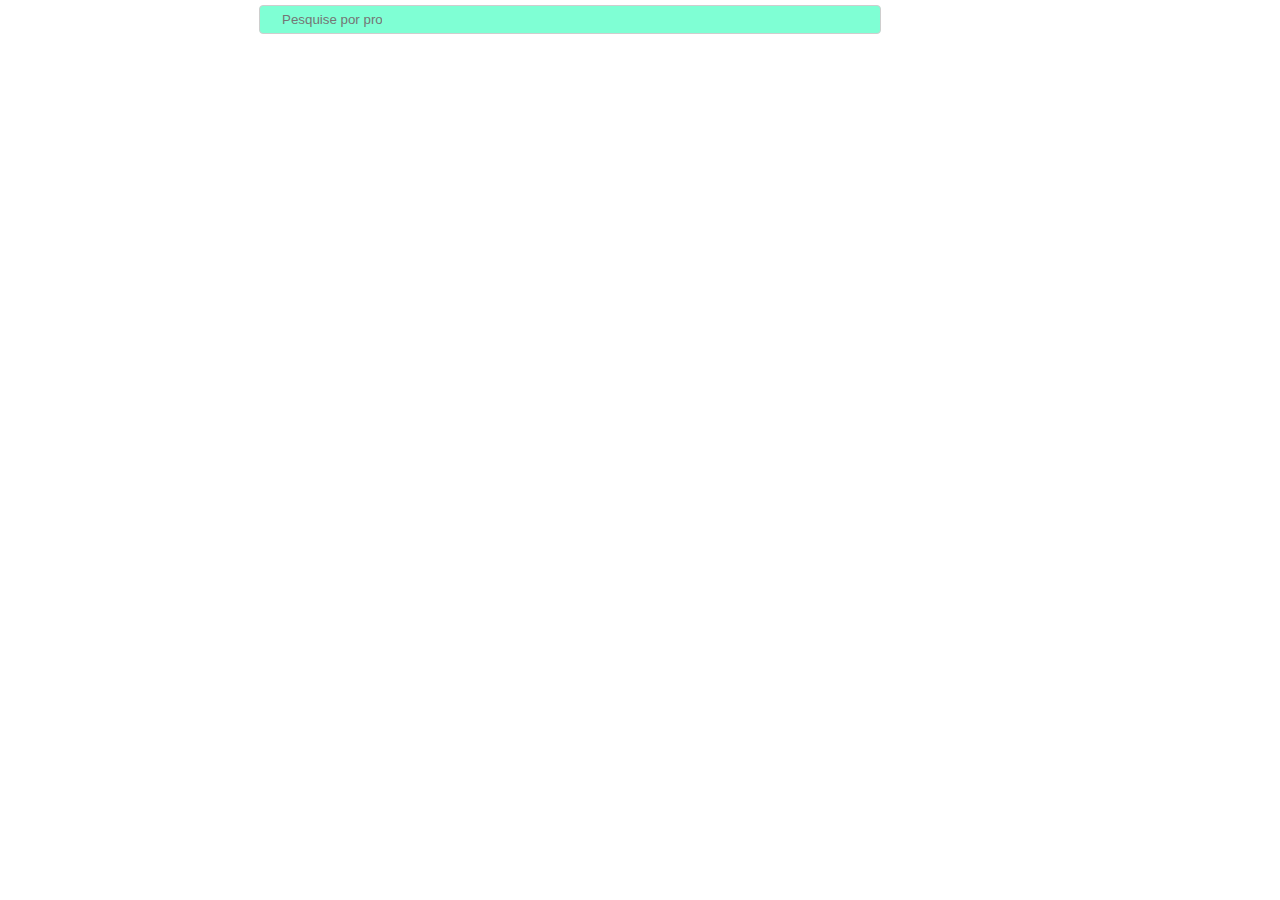
==== login/Dashboard/index.html @ 3620472e "Foi criado uma nova dashboard" ====
<!DOCTYPE html>
<html lang="en">
<head>
    <link rel="stylesheet" href="style.css">
    <link rel="stylesheet" href="https://cdnjs.cloudflare.com/ajax/libs/font-awesome/6.7.0/css/all.min.css" integrity="sha512-9xKTRVabjVeZmc+GUW8GgSmcREDunMM+Dt/GrzchfN8tkwHizc5RP4Ok/MXFFy5rIjJjzhndFScTceq5e6GvVQ==" crossorigin="anonymous" referrerpolicy="no-referrer">
    <meta charset="UTF-8">
    <meta name="viewport" content="width=device-width, initial-scale=1.0">
    <title>Document</title>
</head>
<body>
    <main class="container">
        <header class="topo">
            <div class="logo">
                <img width="100px" src="https://www.freeiconspng.com/uploads/website-icon-1.png" alt="">
            </div>
            <div class="barra-pesquisa">
                <div class="pesquisa">
                    <i class="fa-solid fa-magnifying-glass"></i>
                    <input type="text" placeholder="Pesquise por projetos">
                </div>
            </div>
            <div class="perfil">
                <i class="fa-solid fa-moon"></i>
                <i class="fa-solid fa-bell"></i>
                <img width="100px" src="https://th.bing.com/th/id/OIP.WpWHiDoPAw6lvlrIZMtmngHaD3?rs=1&pid=ImgDetMain" alt="">
            </div>
        </header>
    </main>
    
</body>
</html>
---- login/Dashboard/style.css ----
body {
    margin: 0;
    padding: 0;
    font-family: Arial, Helvetica, sans-serif;
    box-sizing: border-box;
}
.container {
    width: 100%;
    height: 100vh;
}
.container .topo {
    display: flex;
    justify-content: space-between;
    align-items: center;
    padding: 5px 30px;
}
.container .topo .barra-pesquisa {
    background-color: aquamarine;
    width: 600px;
    border: 1px solid #cecece;
    padding: 5px 10px;
    border-radius: 4px;
}
.container .topo .barra-pesquisa .pesquisa {
    display: flex;
    align-items: center;
    gap: 10px;
}
.container .topo .barra-pesquisa .pesquisa input {
    width: 100px;
    border: none;
    outline: none;
    background-color: transparent;
}
.container .topo .perfil {
    display: flex;
    align-items: center;
    gap: 20px;
}
.container .topo .perfil img {
    border-radius: 40px 40px 40px 40px;
}
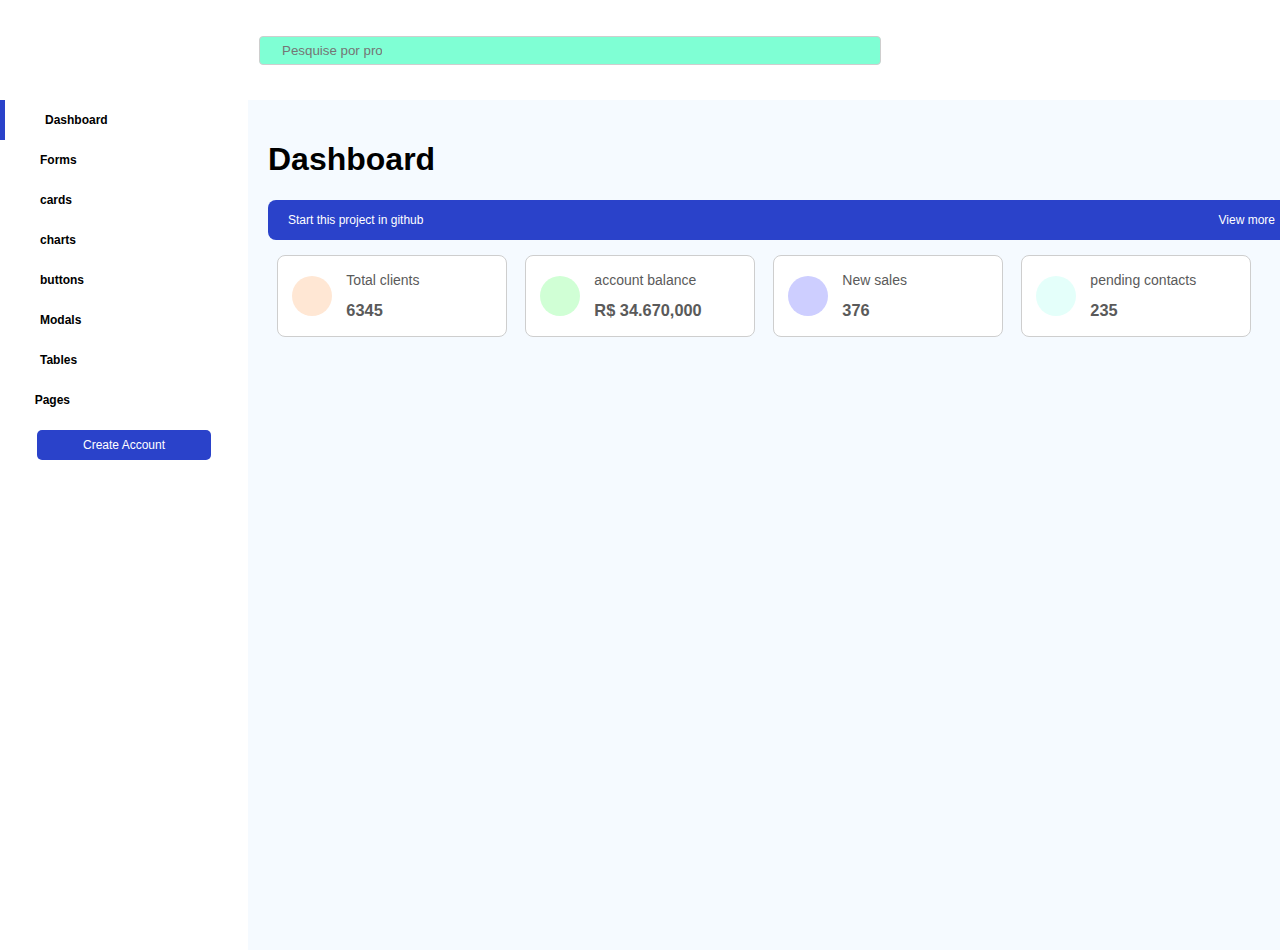
==== commit 8c23cc79: "aula 4" ====
--- a/login/Dashboard/index.html
+++ b/login/Dashboard/index.html
@@ -11,7 +11,7 @@
     <main class="container">
         <header class="topo">
             <div class="logo">
-                <img width="100px" src="https://www.freeiconspng.com/uploads/website-icon-1.png" alt="">
+                <img width="85px" src="https://www.freeiconspng.com/uploads/website-icon-1.png" alt="">
             </div>
             <div class="barra-pesquisa">
                 <div class="pesquisa">
@@ -24,8 +24,127 @@
                 <i class="fa-solid fa-bell"></i>
                 <img width="100px" src="https://th.bing.com/th/id/OIP.WpWHiDoPAw6lvlrIZMtmngHaD3?rs=1&pid=ImgDetMain" alt="">
             </div>
-        </header>
-    </main>
-    
+        </header>       
+        <section class="content">
+            <aside class="side-menu">
+                <div class="opcoes">
+                    <div class="opcao" id="selected">
+                        <div class="icone">
+                            <i class="fa-solid fa-house"></i>
+                        </div>
+                         <span>Dashboard</span>
+                    </div>
+                    <div class="opcao">
+                        <div class="icone">
+                            <i class="fa-brands fa-wpforms"></i>
+                        </div>
+                        <span>Forms</span>
+                    </div>
+                    <div class="opcao">
+                        <div class="icone">
+                            <i  class="fa-solid fa-folder-open"></i>
+                        </div>      
+                        <span>cards</span>
+                    </div>
+                    <div class="opcao">
+                        <div class="icone">
+                            <i class="fa-solid fa-chart-pie"></i>
+                        </div>  
+                        <span>charts</span>
+                    </div>
+                    <div class="opcao">
+                        <div class="icone">
+                            <i class="fa-solid fa-arrow-pointer"></i>
+                        </div>                 
+                        <span>buttons</span>
+                    </div>
+                    <div class="opcao">
+                        <div class="icone">
+                            <i class="fa-solid fa-layer-group"></i>
+                        </div>            
+                        <span>Modals</span>
+                    </div>
+                    <div class="opcao">
+                        <div class="icone">
+                            <i class="fa-solid fa-table-list"></i>
+                        </div>        
+                        <span>Tables</span>
+                    </div>
+                    <div class="opcao">
+                        <div class="icone">
+                            <i class="fa-solid fa-gauge-high"></i>
+                        </div>
+                        <div class="conteudo">
+                            <span>Pages</span>
+                        <i class="fa-solid fa-chevron-down"></i>
+                        </div>                 
+                    </div>
+                </div>
+                <button>Create Account</button>
+            </aside>
+            <section class="main-content">
+                <h1>Dashboard</h1>
+                <div class="banner">
+                    <div class="star">
+                        <i class="fa-solid fa-star"></i>
+                        <p>Start this project in github</p>
+                    </div>
+
+                    <a href="">View more</a>
+                </div>
+                <div class="cards">
+                    <div class="card" id="um">
+                        <div class="esquerda">
+                            <div class="icone">
+                                <i class="fa-solid fa-user-group"></i>
+                            </div>
+
+                        </div>
+                        <div class="direita">
+                            <p>Total clients</p>
+                            <h3>6345</h3>
+                        </div>
+                    </div>
+                    <div class="card" id="dois">
+                        <div class="esquerda">
+                            <div class="icone">
+                                <i class="fa-solid fa-money-bill"></i>
+                            </div>
+
+                        </div>
+                        <div class="direita">
+                            <p>account balance</p>
+                            <h3>R$ 34.670,000</h3>
+
+                        </div>
+                    </div>
+                    <div class="card" id="tres">
+                        <div class="esquerda">
+                            <div class="icone">
+                                <i class="fa-solid fa-cart-shopping"></i>
+                            </div>
+
+                        </div>
+                        <div class="direita">
+                            <p>New sales</p>
+                            <h3>376</h3>
+                        </div>
+                    </div>
+                    <div class="card" id="quatro">
+                        <div class="esquerda">
+                            <div class="icone">
+                                <i class="fa-solid fa-comment"></i>
+                            </div>
+
+                        </div>
+                        <div class="direita">
+                            <p>pending contacts</p>
+                            <h3>235</h3>
+                        </div>
+                    </div>
+                </div>
+            </section>
+        </section>
+    </main>  
 </body>
 </html>--- a/login/Dashboard/style.css
+++ b/login/Dashboard/style.css
@@ -13,6 +13,7 @@
     justify-content: space-between;
     align-items: center;
     padding: 5px 30px;
+    height: 10%;
 }
 .container .topo .barra-pesquisa {
     background-color: aquamarine;
@@ -39,4 +40,169 @@
 }
 .container .topo .perfil img {
     border-radius: 40px 40px 40px 40px;
-}+}
+
+.container .content{
+    display: flex;
+    width: 100%;
+    height: 90%;
+}
+.container .side-menu{
+    width: 20%;
+    height: 100%;
+    display: flex;
+    flex-direction: column;
+    background-color: rgb(255, 255, 255);
+    align-items: center;
+}
+
+.container .side-menu .opcoes{
+    width: 100%;
+    height: auto;
+}
+
+.container .side-menu .opcoes .opcao{
+    width: 100%;
+    height: 40px;
+    display: flex;
+    align-items: center;
+    background-color: rgb(255, 255, 255);
+    transition: all 300ms ease;
+}
+
+.container .side-menu .opcoes .opcao .icone{
+    width: 40px;
+    height: 40px;
+    display: flex;
+    justify-content: center;
+    align-items: center;
+}
+
+.container .side-menu .opcoes .opcao span{
+    font-size: 12px;
+    font-weight: bold;
+}
+
+#selected{
+    color: black;
+    border-left: 5px solid #2a42ca;
+
+}
+.container .side-menu button{
+    width: 70%;
+    height: 30px;
+    border: none;
+    background-color: #2a42ca;
+    color: white;
+    font-size: 12px;
+    border-radius: 5px;
+    margin-top: 10px;
+}
+
+.container .side-menu .opcoes .opcao:hover{
+    background-color: #f1f1f1;
+    cursor: pointer;
+}
+
+.container .side-menu .opcoes .opcao .conteudo{
+    display: flex;
+    width: 90%;
+    justify-content: space-between;
+    align-items: center;
+    margin-right: 20px;
+}
+
+.container .side-menu .opcoes .opcao .conteudo i{
+    font-size: 10px;
+}
+
+.container .side-menu button:hover{
+    background-color: #ffffff;
+    border: 2px solid #2a42ca;
+    color: #2a42ca;
+    cursor: pointer;
+    transition: all 300ms ease;
+}
+.container .content .main-content{
+    width: 80%;
+    height: 100%;
+    background-color: #f5faff;
+    padding: 20px;
+}
+.container .content .main-content .banner{
+    width: 100%;
+    height: 40px;
+    background-color: #2a42ca;
+    display: flex;
+    justify-content: space-between;
+    align-items: center;
+    border-radius: 8px;
+    padding: 0 15px;
+}
+.container .content .main-content .banner .star{
+    display: flex;
+    gap: 5px;
+    color: white;
+    align-items: center;
+    font-size: 12px;
+}
+.container .content .main-content .banner a{
+    color: white;
+    font-size: 12px;
+    text-decoration: none;
+}
+.container .content .main-content .cards{
+    display: flex;
+    justify-content: space-around;
+    margin-top: 15px;
+}
+.container .content .main-content .cards .card{
+    width: 23%;
+    height: 80px;
+    background-color: white;
+    border: 1px solid #cecece;
+    border-radius: 8px;
+    display: flex;
+}
+.container .content .main-content .cards .card .esquerda{
+    width: 30%;
+    height: 100%;
+    display: flex;
+    justify-content: center;
+    align-items: center;
+}
+.container .content .main-content .cards .card .direita{
+    width: 70%;
+    height: 100%;
+    display: flex;
+    flex-direction: column;
+    justify-content: center;
+    line-height: 0;
+    font-size: 14px;
+    color: #5a5a5a;
+}
+.container .content .main-content .cards .card .esquerda .icone{
+    width: 40px;
+    height: 40px;
+    display: flex;
+    justify-content: center;
+    align-items: center;
+    border-radius: 50%;
+    font-size: 14px;
+}
+#um .esquerda .icone{
+    background-color: #ffe7d4;
+    color: #fd8a31;
+}
+#dois .esquerda .icone{
+    background-color: #d0ffd5;
+    color: #02ff28;
+}
+#tres .esquerda .icone{
+    background-color: #cdceff;
+    color: #0321ff;
+}
+#quatro .esquerda .icone{
+    background-color: #e4fffa;
+    color: #00ffe5;
+}
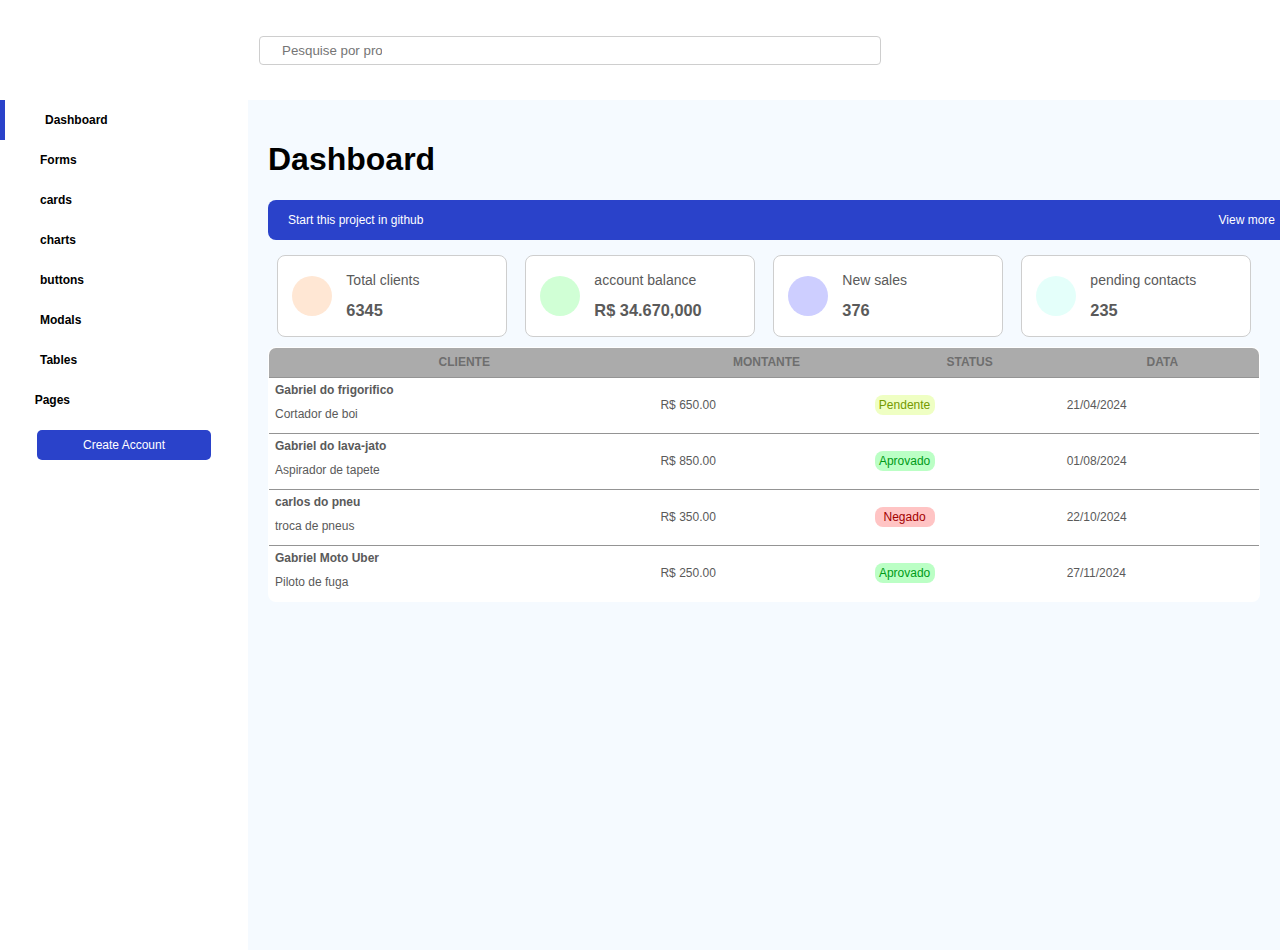
==== commit e69f3c79: "adicionado aula digital" ====
--- a/login/Dashboard/index.html
+++ b/login/Dashboard/index.html
@@ -143,6 +143,97 @@
                         </div>
                     </div>
                 </div>
+                <div class="content-tabela">
+                    <table>
+                        <thead>
+                            <tr>
+                                <th>CLIENTE</th>
+                                <th>MONTANTE</th>
+                                <th>STATUS</th>
+                                <th>DATA</th>
+                            </tr>
+                        </thead>
+                        <tbody>
+                            <tr>
+                                <td>
+                                    <div class="cliente">
+                                        <b>Gabriel do frigorifico</b>
+                                        <p>Cortador de boi</p>
+                                    </div>
+                                </td>
+                                <td>
+                                    <p>R$ 650.00</p>
+                                </td>
+                                <td>
+                                    <div class="status" id="pendente">
+                                        <p>Pendente</p>
+                                    </div>
+                                </td>
+                                <td>
+                                    <p>21/04/2024</p>
+                                </td>
+                            </tr>
+                            <tr>
+                                <td>
+                                    <div class="cliente">
+                                        <b>Gabriel do lava-jato</b>
+                                        <p>Aspirador de tapete</p>
+                                    </div>
+                                </td>
+                                <td>
+                                    <p>R$ 850.00</p>
+                                </td>
+                                <td>
+                                    <div class="status" id="aprovado">
+                                        <p>Aprovado</p>
+                                    </div>
+                                </td>
+                                <td>
+                                    <p>01/08/2024</p>
+                                </td>
+                            </tr>
+                            <tr>
+                                <td>
+                                    <div class="cliente">
+                                        <b>carlos do pneu</b>
+                                        <p>troca de pneus</p>
+                                    </div>
+                                </td>
+                                <td>
+                                    <p>R$ 350.00</p>
+                                </td>
+                                <td>
+                                    <div class="status" id="negado">
+                                        <p>Negado</p>
+                                    </div>
+                                </td>
+                                <td>
+                                    <p>22/10/2024</p>
+                                </td>
+                            </tr>
+                            <tr>
+                                <td>
+                                    <div class="cliente">
+                                        <b>Gabriel Moto Uber</b>
+                                        <p>Piloto de fuga</p>
+                                    </div>
+                                </td>
+                                <td>
+                                    <p>R$ 250.00</p>
+                                </td>
+                                <td>
+                                    <div class="status" id="aprovado">
+                                        <p>Aprovado</p>
+                                    </div>
+                                </td>
+                                <td>
+                                    <p>27/11/2024</p>
+                                </td>
+                            </tr>
+                        </tbody>
+                    </table>
+
+                </div>
             </section>
         </section>
     </main>  
--- a/login/Dashboard/style.css
+++ b/login/Dashboard/style.css
@@ -16,7 +16,7 @@
     height: 10%;
 }
 .container .topo .barra-pesquisa {
-    background-color: aquamarine;
+    background-color: rgb(255, 255, 255);
     width: 600px;
     border: 1px solid #cecece;
     padding: 5px 10px;
@@ -206,3 +206,73 @@
     background-color: #e4fffa;
     color: #00ffe5;
 }
+  .container .content .main-content .content-tabela{
+    width: 100%;
+    display: flex;
+    align-items: center;
+    justify-content: center;
+    margin-top: 10px;
+  }
+  .container .content .main-content .content-tabela table{
+    width: 100%;
+    border: 1px solid #cecece;
+    border-radius: 8px;
+    background-color: white;
+    border-collapse: collapse;
+    overflow: hidden;
+  }
+
+    .container .content .main-content .content-tabela table thead{
+        background-color: #ababab;
+        color: #6e6e6e;
+        height: 30px;
+        font-size: 12px;
+    }
+    .container .content .main-content .content-tabela table tbody{
+        text-align: left;
+        padding-left: 5px;
+    }
+
+    .container .content .main-content .content-tabela table tbody{
+        font-size: 12px;
+        color: #5a5a5a;
+    }
+
+    .container .content .main-content .content-tabela table tbody tr{
+        border: 1px solid #949494;
+    }
+    .container .content .main-content .content-tabela table tbody tr td .cliente{
+        line-height: 1;
+        display: flex;
+        flex-direction: column;
+        justify-content: center;
+        height: 100%;
+        padding-top: 5px;
+        padding-left: 5px;
+    }
+    .container .content .main-content .content-tabela table tbody tr td .status{
+        width: 60px;
+        background-color: #bbffc5;
+        height: 20px;
+        display: flex;
+        align-items: center;
+        justify-content: center;
+        border-radius: 8px;
+    }
+
+    #aprovado{
+        background-color: #bbffc5;
+        color: #009b17;
+       
+    }
+
+    #negado{
+        background-color: #ffc4c4;
+        color: #a20000;
+    }
+
+    #pendente{
+        background-color: #efffc3;
+        color: #749a00;
+    }
+
